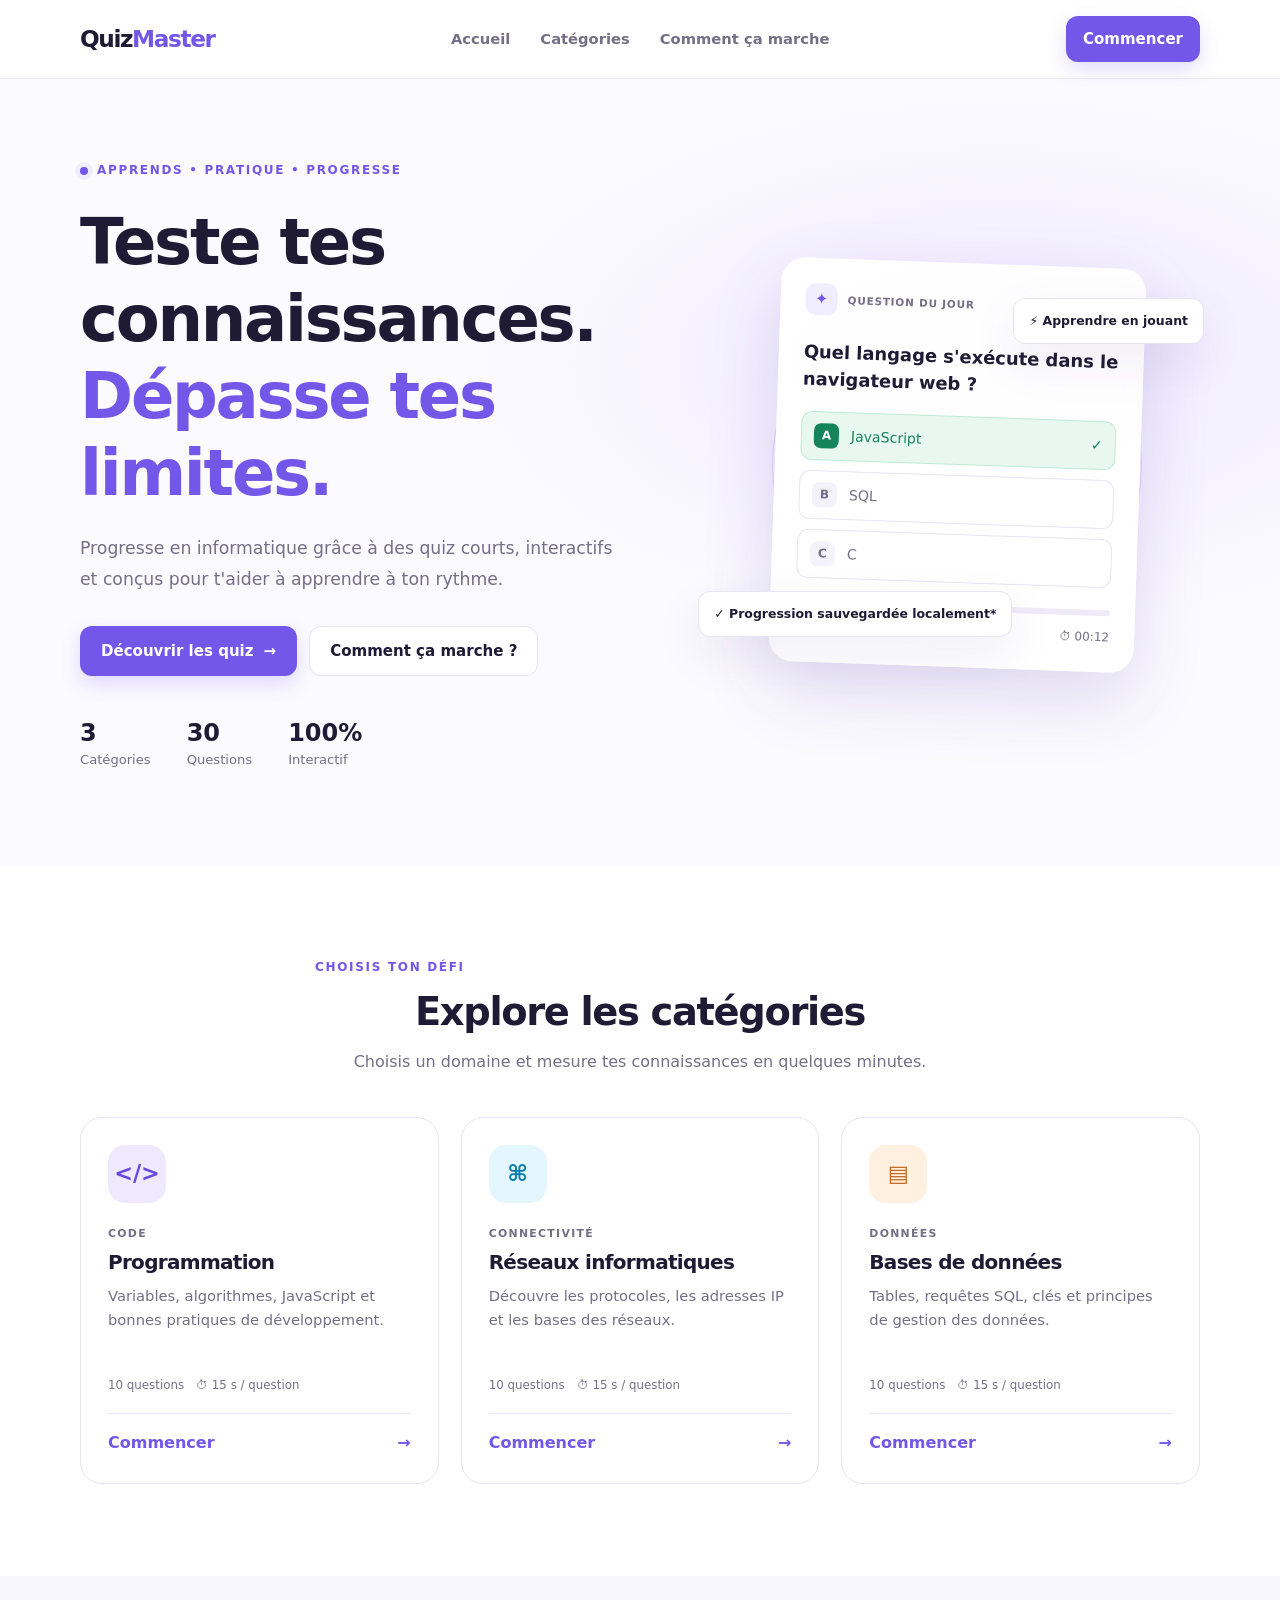
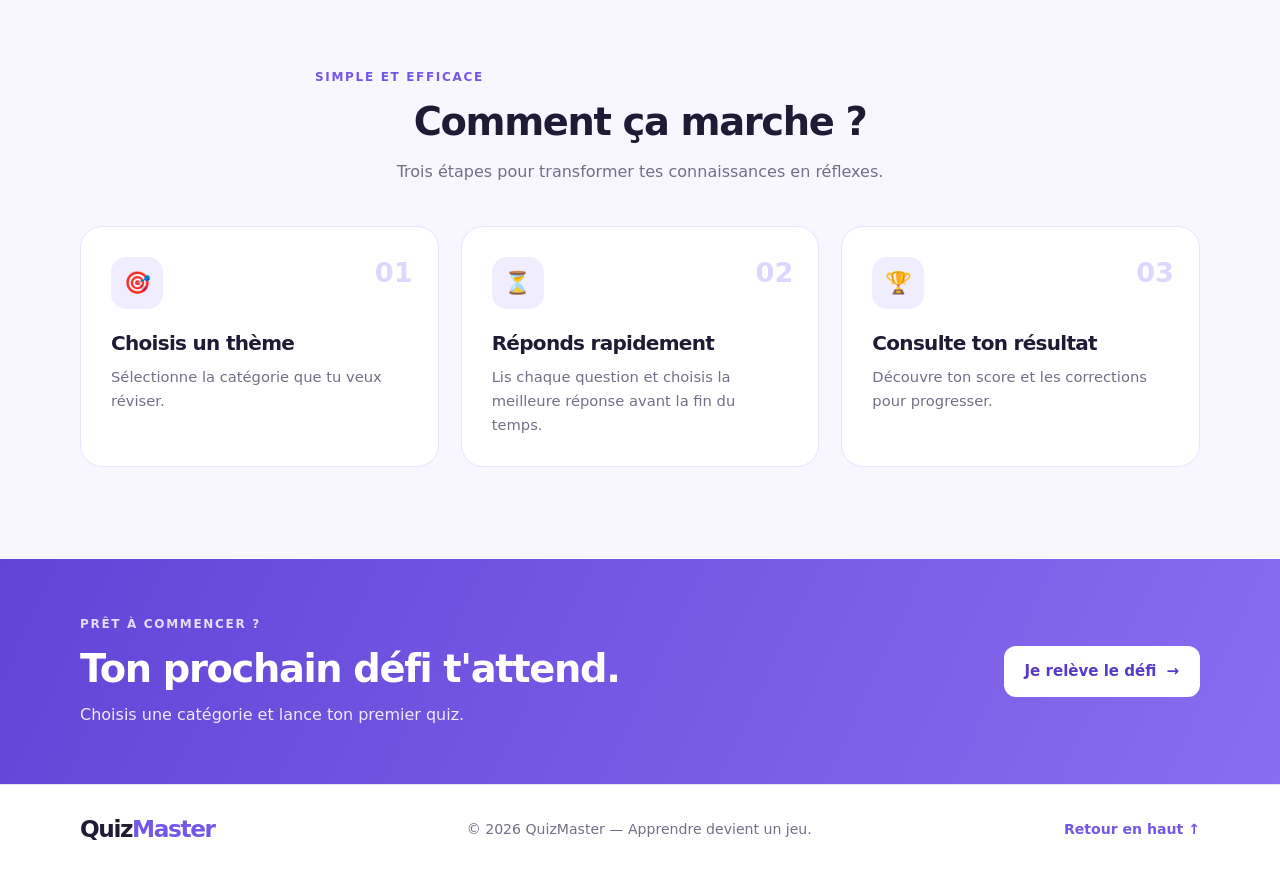
==== index.html @ a8bc834f "Premier commit" ====
<!DOCTYPE html>
<html lang="fr">
<head>
  <meta charset="UTF-8">
  <meta name="viewport" content="width=device-width, initial-scale=1.0">
  <meta name="description" content="QuizMaster : teste tes connaissances en programmation, réseaux informatiques et bases de données.">
  <title>QuizMaster | Apprends en jouant</title>
  <link rel="stylesheet" href="css/base.css">
  <link rel="stylesheet" href="css/layout.css">
  <link rel="stylesheet" href="css/components.css">
  <link rel="stylesheet" href="css/home.css">
</head>
<body>
  <header class="site-header">
    <div class="container navbar">
      <a class="logo" href="index.html" aria-label="QuizMaster, accueil">Quiz<span class="logo-accent">Master</span></a>
      <nav class="main-nav" aria-label="Navigation principale">
        <a href="#accueil">Accueil</a>
        <a href="#categories">Catégories</a>
        <a href="#fonctionnement">Comment ça marche</a>
      </nav>
      <a class="button button-primary header-button" href="#categories">Commencer</a>
    </div>
  </header>
  <main>
    <section class="hero section" id="accueil">
      <div class="container hero-grid">
        <div class="hero-content">
          <p class="eyebrow"><span class="eyebrow-dot"></span> APPRENDS • PRATIQUE • PROGRESSE</p>
          <h1>Teste tes connaissances.<br><span class="text-gradient">Dépasse tes limites.</span></h1>
          <p class="hero-description">Progresse en informatique grâce à des quiz courts, interactifs et conçus pour t'aider à apprendre à ton rythme.</p>
          <div class="hero-actions">
            <a class="button button-primary" href="#categories">Découvrir les quiz <span aria-hidden="true">→</span></a>
            <a class="button button-secondary" href="#fonctionnement">Comment ça marche ?</a>
          </div>
          <div class="hero-stats" aria-label="Informations sur les quiz">
            <div><strong>3</strong><span>Catégories</span></div>
            <div><strong>30</strong><span>Questions</span></div>
            <div><strong>100%</strong><span>Interactif</span></div>
          </div>
        </div>
        <div class="hero-visual" aria-label="Illustration d'un quiz informatique">
          <div class="orbit orbit-one"></div><div class="orbit orbit-two"></div>
          <div class="quiz-preview-card">
            <div class="preview-top"><span class="preview-icon">✦</span><span class="preview-label">QUESTION DU JOUR</span><span class="preview-dots">•••</span></div>
            <p class="preview-question">Quel langage s'exécute dans le navigateur web ?</p>
            <div class="preview-answer correct"><span>A</span> JavaScript <b>✓</b></div>
            <div class="preview-answer"><span>B</span> SQL</div>
            <div class="preview-answer"><span>C</span> C</div>
            <div class="preview-progress"><span></span></div>
            <div class="preview-footer"><span>Question 3 sur 10</span><span>⏱ 00:12</span></div>
          </div>
          <div class="floating-badge badge-top">⚡ Apprendre en jouant</div>
          <div class="floating-badge badge-bottom">✓ Progression sauvegardée localement*</div>
        </div>
      </div>
    </section>

    <section class="section categories-section" id="categories">
      <div class="container">
        <div class="section-heading">
          <p class="eyebrow">CHOISIS TON DÉFI</p>
          <h2>Explore les catégories</h2>
          <p>Choisis un domaine et mesure tes connaissances en quelques minutes.</p>
        </div>
        <div class="category-grid">
          <article class="category-card">
            <div class="category-icon icon-programming" aria-hidden="true">&lt;/&gt;</div>
            <span class="category-tag">CODE</span>
            <h3>Programmation</h3>
            <p>Variables, algorithmes, JavaScript et bonnes pratiques de développement.</p>
            <div class="category-meta"><span>10 questions</span><span>⏱ 15 s / question</span></div>
            <a href="pages/quiz.html?category=programming" class="category-link">Commencer <span aria-hidden="true">→</span></a>
          </article>
          <article class="category-card">
            <div class="category-icon icon-networks" aria-hidden="true">⌘</div>
            <span class="category-tag">CONNECTIVITÉ</span>
            <h3>Réseaux informatiques</h3>
            <p>Découvre les protocoles, les adresses IP et les bases des réseaux.</p>
            <div class="category-meta"><span>10 questions</span><span>⏱ 15 s / question</span></div>
            <a href="pages/quiz.html?category=networks" class="category-link">Commencer <span aria-hidden="true">→</span></a>
          </article>
          <article class="category-card">
            <div class="category-icon icon-databases" aria-hidden="true">▤</div>
            <span class="category-tag">DONNÉES</span>
            <h3>Bases de données</h3>
            <p>Tables, requêtes SQL, clés et principes de gestion des données.</p>
            <div class="category-meta"><span>10 questions</span><span>⏱ 15 s / question</span></div>
            <a href="pages/quiz.html?category=databases" class="category-link">Commencer <span aria-hidden="true">→</span></a>
          </article>
        </div>
      </div>
    </section>

    <section class="section how-section" id="fonctionnement">
      <div class="container">
        <div class="section-heading">
          <p class="eyebrow">SIMPLE ET EFFICACE</p>
          <h2>Comment ça marche ?</h2>
          <p>Trois étapes pour transformer tes connaissances en réflexes.</p>
        </div>
        <div class="steps-grid">
          <article class="step-card"><span class="step-number">01</span><div class="step-icon">🎯</div><h3>Choisis un thème</h3><p>Sélectionne la catégorie que tu veux réviser.</p></article>
          <article class="step-card"><span class="step-number">02</span><div class="step-icon">⏳</div><h3>Réponds rapidement</h3><p>Lis chaque question et choisis la meilleure réponse avant la fin du temps.</p></article>
          <article class="step-card"><span class="step-number">03</span><div class="step-icon">🏆</div><h3>Consulte ton résultat</h3><p>Découvre ton score et les corrections pour progresser.</p></article>
        </div>
      </div>
    </section>
    <section class="cta-section">
      <div class="container cta-inner"><div><p class="eyebrow">PRÊT À COMMENCER ?</p><h2>Ton prochain défi t'attend.</h2><p>Choisis une catégorie et lance ton premier quiz.</p></div><a class="button button-light" href="#categories">Je relève le défi <span aria-hidden="true">→</span></a></div>
    </section>
  </main>
  <footer class="site-footer">
    <div class="container footer-inner"><a class="logo" href="index.html">Quiz<span class="logo-accent">Master</span></a><p>© 2026 QuizMaster — Apprendre devient un jeu.</p><a href="#accueil">Retour en haut ↑</a></div>
  </footer>
</body>
</html>
---- css/base.css ----
:root {
  --color-primary: #7357e8;
  --color-primary-dark: #563bc9;
  --color-primary-light: #f0edff;
  --color-text: #201b35;
  --color-muted: #746f86;
  --color-border: #e8e4f2;
  --color-surface: #ffffff;
  --color-background: #fbfaff;
  --color-success: #16845b;
  --color-success-bg: #e8f8f0;
  --color-danger: #c43e58;
  --color-danger-bg: #fff0f2;
  --shadow-card: 0 18px 50px rgba(54, 37, 113, .08);
  --radius-card: 22px;
  --radius-button: 12px;
}
* { box-sizing: border-box; }
html { scroll-behavior: smooth; scroll-padding-top: 90px; }
body { margin: 0; color: var(--color-text); background: var(--color-background); font-family: Inter, ui-sans-serif, system-ui, -apple-system, BlinkMacSystemFont, "Segoe UI", sans-serif; line-height: 1.6; }
a { color: inherit; text-decoration: none; }
button, input { font: inherit; }
button { cursor: pointer; }
button:focus-visible, a:focus-visible { outline: 3px solid #b7a8ff; outline-offset: 3px; }
img, svg { max-width: 100%; }
h1, h2, h3, p { margin-top: 0; }
h1, h2, h3 { line-height: 1.2; letter-spacing: -.035em; }
h1 { font-size: clamp(2.35rem, 5vw, 4.2rem); }
h2 { font-size: clamp(1.8rem, 3vw, 2.6rem); }
h3 { font-size: 1.25rem; }
p { color: var(--color-muted); }
[hidden] { display: none !important; }
::selection { color: #fff; background: var(--color-primary); }
@media (prefers-reduced-motion: reduce) {
  *, *::before, *::after { scroll-behavior: auto !important; animation-duration: .01ms !important; animation-iteration-count: 1 !important; transition-duration: .01ms !important; }
}
---- css/layout.css ----
.container { width: min(1120px, calc(100% - 40px)); margin-inline: auto; }
.section { padding: 92px 0; }
.site-header { position: sticky; top: 0; z-index: 20; background: rgba(255,255,255,.92); border-bottom: 1px solid rgba(232,228,242,.8); backdrop-filter: blur(14px); }
.navbar { min-height: 78px; display: flex; align-items: center; justify-content: space-between; gap: 28px; }
.logo { flex-shrink: 0; color: var(--color-text); font-size: 1.45rem; font-weight: 850; letter-spacing: -.06em; }
.logo-accent { color: var(--color-primary); }
.main-nav { display: flex; align-items: center; gap: 30px; }
.main-nav a { color: var(--color-muted); font-size: .92rem; font-weight: 600; transition: color .2s; }
.main-nav a:hover { color: var(--color-primary); }
.header-button { padding: 10px 16px !important; }
.section-heading { max-width: 650px; margin: 0 auto 42px; text-align: center; }
.section-heading > p:last-child { margin-bottom: 0; }
.section-heading h2 { margin-bottom: 14px; }
.site-footer { border-top: 1px solid var(--color-border); background: #fff; }
.footer-inner { min-height: 88px; display: flex; align-items: center; justify-content: space-between; gap: 20px; }
.footer-inner p, .footer-inner > a:last-child { margin: 0; font-size: .88rem; }
.footer-inner > a:last-child { color: var(--color-primary); font-weight: 650; }
@media (max-width: 760px) {
  .container { width: min(100% - 30px, 600px); }
  .section { padding: 66px 0; }
  .navbar { min-height: 70px; gap: 12px; flex-wrap: wrap; padding-block: 12px; }
  .main-nav { order: 3; width: 100%; justify-content: center; gap: 20px; padding-bottom: 4px; }
  .main-nav a { font-size: .82rem; }
  .header-button { margin-left: auto; }
  .footer-inner { padding-block: 22px; flex-wrap: wrap; justify-content: center; text-align: center; }
  .footer-inner .logo { width: 100%; }
}
@media (max-width: 420px){ 
.main-nav { gap: 12px; } 
.main-nav a { font-size: .76rem; } 
}
---- css/components.css ----
.button { display: inline-flex; align-items: center; justify-content: center; gap: 10px; min-height: 46px; padding: 12px 20px; border: 1px solid transparent; border-radius: var(--radius-button); font-weight: 700; font-size: .94rem; transition: transform .2s, background .2s, box-shadow .2s; }
.button:hover { transform: translateY(-2px); }
.button-primary { color: #fff; background: var(--color-primary); box-shadow: 0 8px 20px rgba(115,87,232,.2); }
.button-primary:hover { background: var(--color-primary-dark); box-shadow: 0 11px 24px rgba(115,87,232,.25); }
.button-secondary { color: var(--color-text); background: #fff; border-color: var(--color-border); }
.button-secondary:hover { background: var(--color-primary-light); border-color: #d7ceff; }
.button-light { color: var(--color-primary-dark); background: #fff; }
.button-light:hover { background: #f4f1ff; }
.eyebrow { display: flex; align-items: center; gap: 9px; color: var(--color-primary); font-size: .75rem; font-weight: 800; letter-spacing: .14em; }
.eyebrow-dot { width: 8px; height: 8px; border-radius: 50%; background: var(--color-primary); box-shadow: 0 0 0 5px var(--color-primary-light); }
.text-gradient { color: var(--color-primary); }
---- css/home.css ----
.hero { position: relative; overflow: hidden; padding-top: 82px; padding-bottom: 96px; background: radial-gradient(ellipse at 78% 36%, #eee9ff 0, transparent 38%), var(--color-background); }
.hero-grid { display: grid; grid-template-columns: 1.08fr .92fr; align-items: center; gap: 64px; }
.hero-content .eyebrow { margin-bottom: 24px; }
.hero-content h1 { margin-bottom: 22px; }
.hero-description { max-width: 540px; font-size: 1.08rem; line-height: 1.8; }
.hero-actions { display: flex; flex-wrap: wrap; gap: 12px; margin-top: 30px; }
.hero-stats { display: flex; gap: 36px; margin-top: 42px; }
.hero-stats div { display: flex; flex-direction: column; }
.hero-stats strong { font-size: 1.5rem; line-height: 1.3; }
.hero-stats span { color: var(--color-muted); font-size: .82rem; }
.hero-visual { position: relative; display: grid; min-height: 390px; place-items: center; }
.orbit { position: absolute; border: 1px solid #ded5ff; border-radius: 50%; }
.orbit-one { width: 370px; height: 370px; }
.orbit-two { width: 290px; height: 290px; border-style: dashed; }
.quiz-preview-card { position: relative; z-index: 1; width: min(100%, 365px); padding: 24px; border: 1px solid rgba(255,255,255,.9); border-radius: 24px; background: rgba(255,255,255,.94); box-shadow: 0 28px 70px rgba(73,49,159,.16); transform: rotate(2deg); }
.preview-top { display: flex; align-items: center; gap: 10px; margin-bottom: 24px; }
.preview-icon { display: grid; width: 32px; height: 32px; place-items: center; color: var(--color-primary); border-radius: 10px; background: var(--color-primary-light); }
.preview-label { color: var(--color-muted); font-size: .65rem; font-weight: 800; letter-spacing: .08em; }
.preview-dots { margin-left: auto; color: #c1b9d7; }
.preview-question { color: var(--color-text); font-size: 1.12rem; font-weight: 750; line-height: 1.5; }
.preview-answer { display: flex; align-items: center; gap: 12px; margin-top: 10px; padding: 11px 12px; color: var(--color-muted); border: 1px solid var(--color-border); border-radius: 11px; font-size: .88rem; }
.preview-answer > span { display: grid; width: 25px; height: 25px; place-items: center; border-radius: 7px; background: #f4f2fa; font-size: .75rem; font-weight: 800; }
.preview-answer.correct { color: var(--color-success); border-color: #bdebd6; background: var(--color-success-bg); }
.preview-answer.correct > span { color: #fff; background: var(--color-success); }
.preview-answer b { margin-left: auto; }
.preview-progress { height: 6px; margin-top: 22px; overflow: hidden; border-radius: 9px; background: #eeeaf8; }
.preview-progress span { display: block; width: 62%; height: 100%; border-radius: inherit; background: var(--color-primary); }
.preview-footer { display: flex; justify-content: space-between; margin-top: 12px; color: var(--color-muted); font-size: .75rem; }
.floating-badge { position: absolute; z-index: 2; padding: 12px 15px; border: 1px solid var(--color-border); border-radius: 12px; background: #fff; box-shadow: var(--shadow-card); color: var(--color-text); font-size: .78rem; font-weight: 700; }
.badge-top { top: 35px; right: -4px; }
.badge-bottom { bottom: 30px; left: -16px; }
.categories-section { background: #fff; }
.category-grid { display: grid; grid-template-columns: repeat(3, 1fr); gap: 22px; }
.category-card { position: relative; display: flex; flex-direction: column; align-items: flex-start; min-height: 350px; padding: 27px; border: 1px solid var(--color-border); border-radius: var(--radius-card); background: #fff; transition: transform .25s, box-shadow .25s, border-color .25s; }
.category-card:hover { transform: translateY(-6px); border-color: #d2c7ff; box-shadow: var(--shadow-card); }
.category-icon { display: grid; width: 58px; height: 58px; place-items: center; margin-bottom: 22px; border-radius: 17px; font-size: 1.4rem; font-weight: 800; }
.icon-programming { color: #6848dd; background: #eee9ff; }
.icon-networks { color: #087eaa; background: #e4f6ff; }
.icon-databases { color: #c06a23; background: #fff0df; }
.category-tag { color: var(--color-muted); font-size: .68rem; font-weight: 800; letter-spacing: .12em; }
.category-card h3 { margin: 8px 0 10px; }
.category-card p { min-height: 72px; margin-bottom: 20px; font-size: .92rem; }
.category-meta { display: flex; flex-wrap: wrap; gap: 12px; margin-top: auto; padding-bottom: 18px; color: var(--color-muted); font-size: .74rem; }
.category-link { display: flex; align-items: center; justify-content: space-between; width: 100%; padding-top: 16px; color: var(--color-primary); border-top: 1px solid var(--color-border); font-weight: 750; }
.category-link span { transition: transform .2s; }
.category-link:hover span { transform: translateX(5px); }
.how-section { background: #f8f6ff; }
.steps-grid { display: grid; grid-template-columns: repeat(3, 1fr); gap: 22px; }
.step-card { position: relative; padding: 30px; border: 1px solid #e9e3ff; border-radius: var(--radius-card); background: #fff; }
.step-number { position: absolute; top: 24px; right: 25px; color: #ded6ff; font-size: 1.7rem; font-weight: 850; }
.step-icon { display: grid; width: 52px; height: 52px; place-items: center; margin-bottom: 22px; border-radius: 15px; background: var(--color-primary-light); font-size: 1.35rem; }
.step-card h3 { margin-bottom: 10px; }
.step-card p { margin-bottom: 0; font-size: .92rem; }
.cta-section { padding: 56px 0; color: #fff; background: linear-gradient(115deg, #6245d7, #8a6cf0); }
.cta-inner { display: flex; align-items: center; justify-content: space-between; gap: 30px; }
.cta-inner .eyebrow { color: #e3dcff; }
.cta-inner h2 { margin-bottom: 10px; }
.cta-inner p:not(.eyebrow) { margin-bottom: 0; color: #eeeaff; }
@media (max-width: 900px) {
  .hero-grid { grid-template-columns: 1fr; gap: 35px; }
  .hero-content { text-align: center; }
  .hero-content .eyebrow, .hero-actions { justify-content: center; }
  .hero-description { margin-inline: auto; }
  .hero-visual { min-height: 380px; }
  .category-grid, .steps-grid { grid-template-columns: 1fr 1fr; }
  .category-card:last-child, .step-card:last-child { grid-column: 1 / -1; }
}
@media (max-width: 600px) {
  .hero { padding-top: 58px; }
  .hero-stats { justify-content: center; gap: 24px; }
  .hero-visual { min-height: 330px; }
  .orbit-one { width: 310px; height: 310px; }
  .orbit-two { width: 240px; height: 240px; }
  .floating-badge { font-size: .68rem; }
  .badge-top { right: 0; top: 10px; }
  .badge-bottom { left: 0; bottom: 0; }
  .category-grid, .steps-grid { grid-template-columns: 1fr; }
  .category-card:last-child, .step-card:last-child { grid-column: auto; }
  .category-card { min-height: 0; }
  .category-card p { min-height: 0; }
  .cta-inner { align-items: flex-start; flex-direction: column; }
}
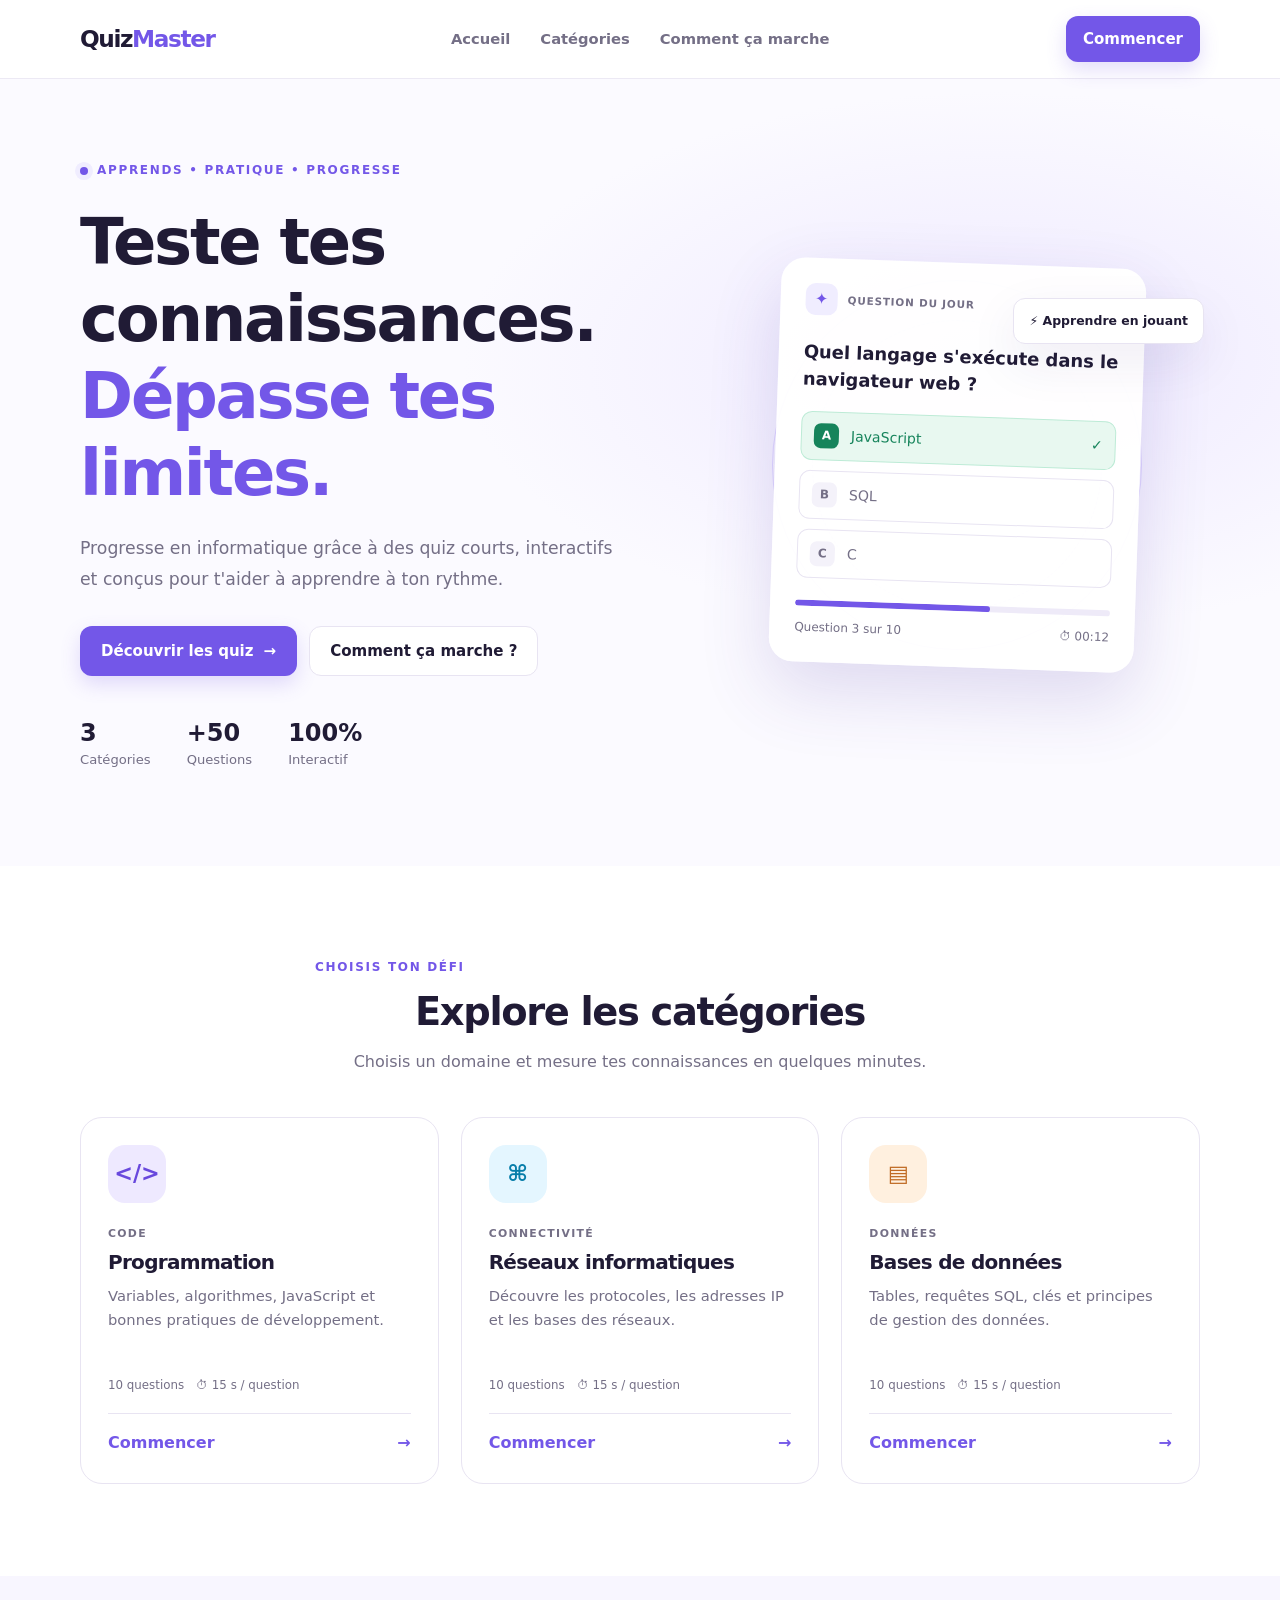
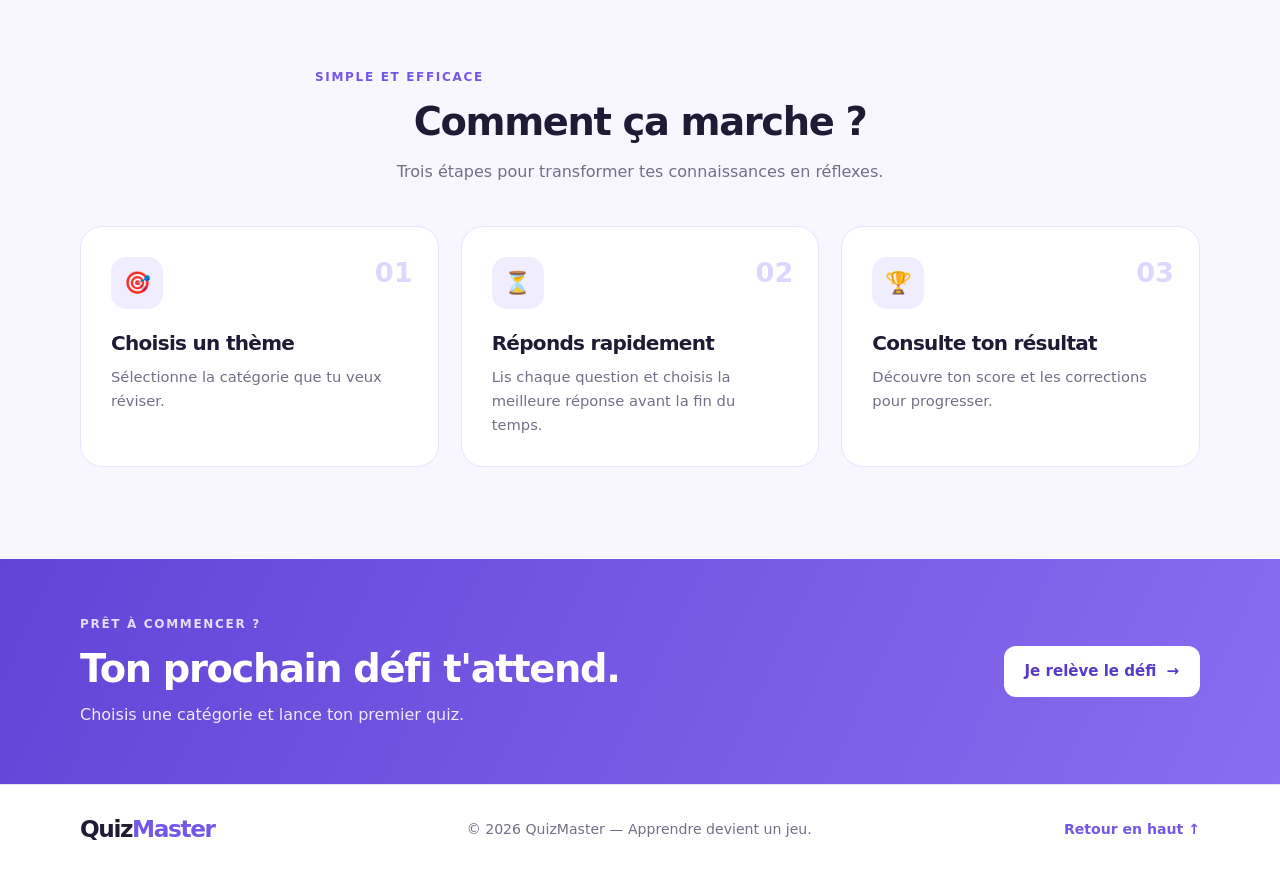
==== commit 5efb9cf0: "amélioration de jeu" ====
--- a/index.html
+++ b/index.html
@@ -35,7 +35,7 @@
           </div>
           <div class="hero-stats" aria-label="Informations sur les quiz">
             <div><strong>3</strong><span>Catégories</span></div>
-            <div><strong>30</strong><span>Questions</span></div>
+            <div><strong>+50</strong><span>Questions</span></div>
             <div><strong>100%</strong><span>Interactif</span></div>
           </div>
         </div>
@@ -51,7 +51,6 @@
             <div class="preview-footer"><span>Question 3 sur 10</span><span>⏱ 00:12</span></div>
           </div>
           <div class="floating-badge badge-top">⚡ Apprendre en jouant</div>
-          <div class="floating-badge badge-bottom">✓ Progression sauvegardée localement*</div>
         </div>
       </div>
     </section>
--- a/css/home.css
+++ b/css/home.css
@@ -28,7 +28,6 @@
 .preview-footer { display: flex; justify-content: space-between; margin-top: 12px; color: var(--color-muted); font-size: .75rem; }
 .floating-badge { position: absolute; z-index: 2; padding: 12px 15px; border: 1px solid var(--color-border); border-radius: 12px; background: #fff; box-shadow: var(--shadow-card); color: var(--color-text); font-size: .78rem; font-weight: 700; }
 .badge-top { top: 35px; right: -4px; }
-.badge-bottom { bottom: 30px; left: -16px; }
 .categories-section { background: #fff; }
 .category-grid { display: grid; grid-template-columns: repeat(3, 1fr); gap: 22px; }
 .category-card { position: relative; display: flex; flex-direction: column; align-items: flex-start; min-height: 350px; padding: 27px; border: 1px solid var(--color-border); border-radius: var(--radius-card); background: #fff; transition: transform .25s, box-shadow .25s, border-color .25s; }
@@ -73,7 +72,6 @@
   .orbit-two { width: 240px; height: 240px; }
   .floating-badge { font-size: .68rem; }
   .badge-top { right: 0; top: 10px; }
-  .badge-bottom { left: 0; bottom: 0; }
   .category-grid, .steps-grid { grid-template-columns: 1fr; }
   .category-card:last-child, .step-card:last-child { grid-column: auto; }
   .category-card { min-height: 0; }
